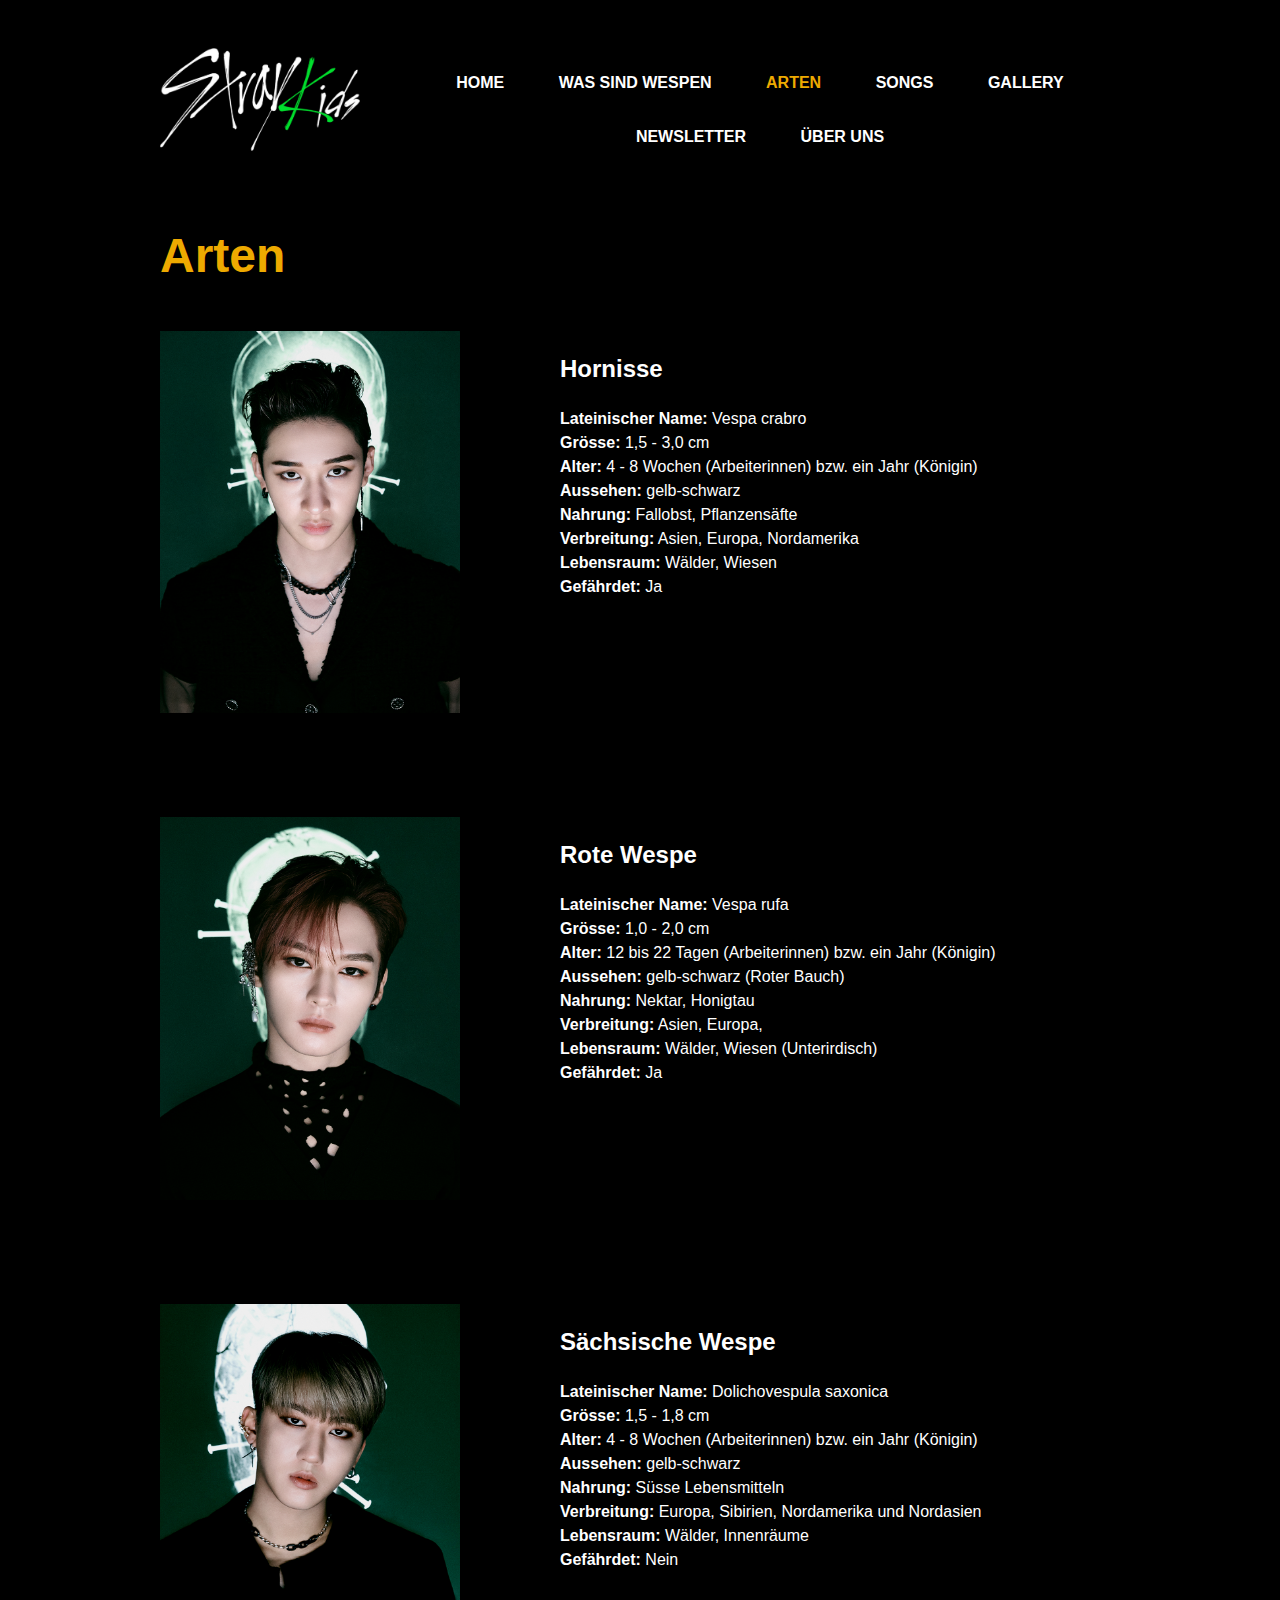
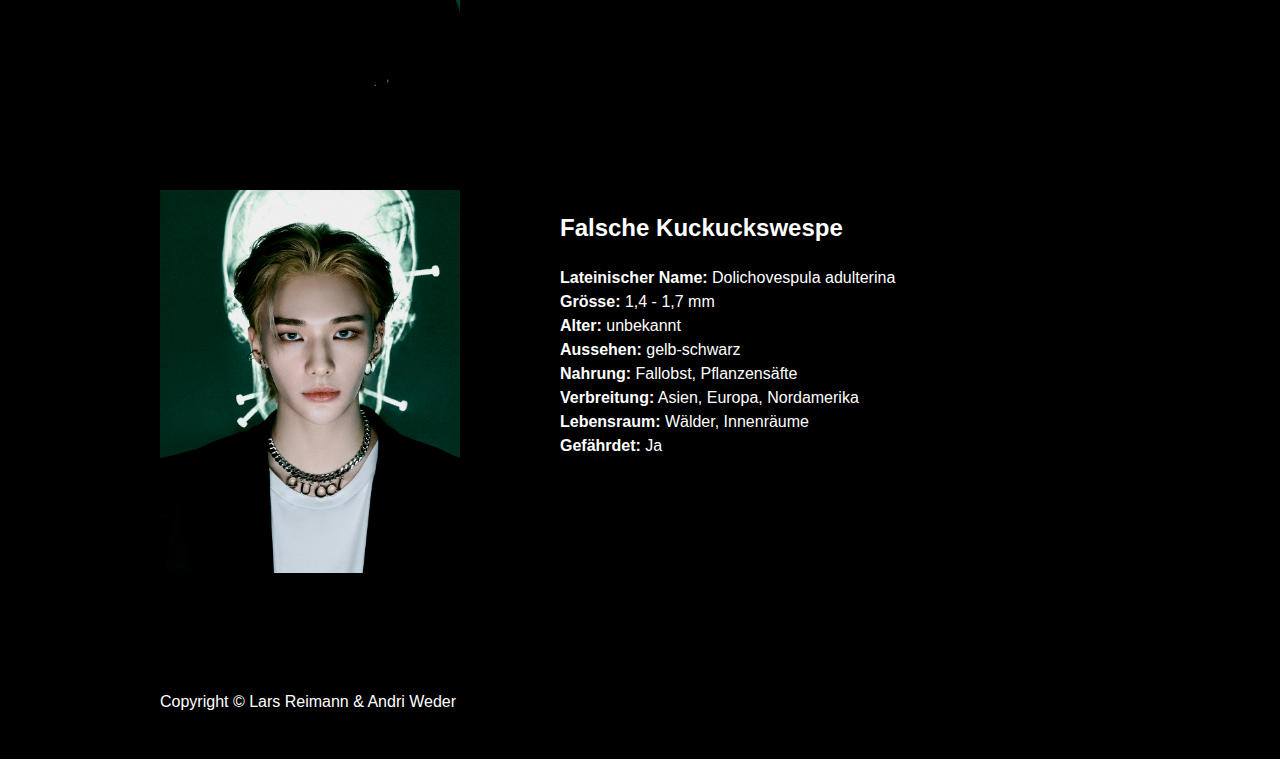
==== arten.html @ ef9808a7 "first Commit" ====
<!DOCTYPE html>
<html lang="de">
<head>
    <meta charset="UTF-8">
    <link rel="stylesheet" href="css/style.css">
    <link rel="shortcut icon" href="inhalte/favicon.png">
    <title>Wespen - Lars Reimann & Andri Weder LB02</title>
</head>
<body id="bodyindex">
<header>
    <a href="index.html"><img class="navlogo" src="inhalte/logo.png" alt="StrayKids Logo"></a>
    <nav class="nav">
        <ul>
            <li><a href="index.html" class="navbar-text">Home</a></li>
            <li><a href="wassindwespen.html" class="navbar-text">Was sind Wespen</a></li>
            <li><a class="active" href="arten.html" class="navbar-text" class="navbar-text activenav">Arten</a></li>
            <li><a href="songs.html">Songs</a></li>
            <li><a href="gallery.html" class="navbar-text">Gallery</a></li>
            <li><a href="form.html" class="navbar-text">Newsletter</a></li>
            <li><a href="ueberuns.html" class="navbar-text">Über uns</a></li>
        </ul>
    </nav>
</header>
</header>
        <main>
            <div>
                <p class="sitetitle memberssitetitle">Arten</p>
            </div>
                <div class="member">
                    <div class="membersphoto">
                        <a target="_blank" href="inhalte/chan.jpg"><img src="inhalte/chan.jpg"></a>
                    </div>
                    <div class="memberdetails">
                        <p class="membersname">Hornisse</p>
                        <p class="text"><b>Lateinischer Name:</b> Vespa crabro<br><b>Grösse:</b> 1,5 - 3,0 cm<br><b>Alter:</b> 4 - 8 Wochen (Arbeiterinnen) bzw. ein Jahr (Königin)
                            <br> <b>Aussehen:</b> gelb-schwarz<br><b>Nahrung:</b> Fallobst, Pflanzensäfte<br><b>Verbreitung:</b> Asien, Europa, Nordamerika
                            <br><b>Lebensraum:</b> Wälder, Wiesen<br><b>Gefährdet:</b> Ja</p><br>
                    </div>
                </div>

                <div class="member">
                    <div class="membersphoto">
                        <a target="_blank" href="inhalte/leeknow.jpg"><img src="inhalte/leeknow.jpg"></a>
                    </div>
                    <div class="memberdetails">
                        <p class="membersname">Rote Wespe</p>
                        <p class="text"><b>Lateinischer Name:</b> Vespa rufa<br><b>Grösse:</b> 1,0 - 2,0 cm<br><b>Alter:</b> 12 bis 22 Tagen (Arbeiterinnen) bzw. ein Jahr
                            (Königin)
                            <br> <b>Aussehen:</b> gelb-schwarz (Roter Bauch)<br><b>Nahrung:</b> Nektar, Honigtau<br><b>Verbreitung:</b> Asien, Europa,
                            <br><b>Lebensraum:</b> Wälder, Wiesen (Unterirdisch)<br><b>Gefährdet:</b> Ja</p><br>
                    </div>
                </div>
                </div>

                <div class="member">
                    <div class="membersphoto">
                        <a target="_blank" href="inhalte/changbin.jpg"><img src="inhalte/changbin.jpg"></a>
                    </div>
                    <div class="memberdetails">
                        <p class="membersname">Sächsische Wespe</p>
                        <p class="text"><b>Lateinischer Name:</b> Dolichovespula saxonica<br><b>Grösse:</b> 1,5 - 1,8 cm<br><b>Alter:</b> 4 - 8 Wochen (Arbeiterinnen) bzw. ein Jahr (Königin)
                            <br> <b>Aussehen:</b> gelb-schwarz<br><b>Nahrung:</b> Süsse Lebensmitteln<br><b>Verbreitung:</b> Europa, Sibirien, Nordamerika und Nordasien
                            <br><b>Lebensraum:</b> Wälder, Innenräume<br><b>Gefährdet:</b> Nein</p><br>
                    </div>
                </div>

                <div class="member">
                    <div class="membersphoto">
                        <a target="_blank" href="inhalte/hyunjin.jpg"><img src="inhalte/hyunjin.jpg"></a>
                    </div>
                    <div class="memberdetails">
                        <p class="membersname">Falsche Kuckuckswespe</p>
                        <p class="text"><b>Lateinischer Name:</b> Dolichovespula adulterina<br><b>Grösse:</b> 1,4 - 1,7 mm<br><b>Alter:</b>  unbekannt
                            <br> <b>Aussehen:</b> gelb-schwarz<br><b>Nahrung:</b> Fallobst, Pflanzensäfte<br><b>Verbreitung:</b> Asien, Europa, Nordamerika
                            <br><b>Lebensraum:</b> Wälder, Innenräume<br><b>Gefährdet:</b> Ja</p><br>
                    </div>
                </div>
        </main>
        <footer class="nounderline">

            <p class="copyright">
                Copyright © Lars Reimann & Andri Weder
            </p>
        </footer>
    </body>
</html>
---- css/style.css ----
/* ---------- AUFBAU ---------- */


/* HEADER */

header {
    display: flex;
    justify-content: space-between;
}

/* NAVIGATION */

nav {
    font-family: sans-serif;

    margin-top: 2em;
    text-align: end;
}

nav ul {
    list-style: none;
    text-align: center;
    line-height: 150%;
}
nav ul li {
    display: inline-block;
}
nav ul li a {
    navbutton_background_color: #eeaa00;
    display: block;
    padding: 15px;
    text-decoration: none;
    color: white;
    font-weight: 800;
    text-transform: uppercase;
    margin: 0 10px;
}


nav ul li a,
nav ul li a:after,
nav ul li a:before {
    transition: all .5s;
}
nav ul li a:hover {
    color: #eeaa00;
}

.active {
    color: #eeaa00;
}
.navlogo {
    width: 200px;
    margin-top: 2.5em;
}


body {
    background-color: black;
    margin-left: 10em;
    margin-right: 10em;
}

main {
    margin-bottom: 5em;
}

footer {
    display: flex;
    justify-content: space-between;
    margin-bottom: 2em;
}

.webseitelink {
    color: white;
    text-decoration: none;
}

.webseitelink:hover {
    color: #eeaa00;
}

.webseitelink,
.webseitelink:after,
.webseitelink:before {
    transition: all .5s;
}

.noeasylink {
    color: #eeaa00;
    text-decoration: none;
}

.noeasylink:hover {
    color: white;
    font-weight: bold;
    text-decoration: none;
}

.noeasylink,
.noeasylink:after,
.noeasylink:before {
    transition: all .5s;
}

/* ---------- TEXTFORMATIERUNG ---------- */

p {
    color: white;
    font-family: sans-serif;
}

.text {
    line-height: 150%;
}

.blauertext {
    color: #eeaa00;
}

.sitetitle {
    font-size: 3em;
    font-weight: 800;
    color: #eeaa00;
}

.membersname {
    font-weight: 800;
    font-size: 1.5em;
}



/* ---------- BILDFORMATIERUNG ---------- */



img {
    width: 20%;
}

.dominodiv {
    display: flex;
    flex-direction: row;
}


/* ---------- LAYOUT ---------- */

/* INDEXSEITE */

.mainindex {
    display: flex;
    justify-content: center;
    margin-top: 5em;
}

.indexbilddiv {
    width: 638%;
}

/* MEMBERS */

.member {
    display: flex;
    justify-items: flex-start;
    margin-bottom: 100px;
}

.membersphoto {
    width: 1500px;
}

.memberdetails {
    margin-left: -1100px;
}


/* BUTTON */

.button {
    background-color: #eeaa00;
    border-radius: 8px;
    border-style: none;
    box-sizing: border-box;
    color: white;
    cursor: pointer;
    display: inline-block;
    list-style: none;
    margin: 0;
    outline: none;
    padding: 10px 16px;
    position: relative;
    text-align: center;
    text-decoration: none;
    transition: color 500ms;
    vertical-align: baseline;
    user-select: none;
    -webkit-user-select: none;
    touch-action: manipulation;
}

.button:hover,
.button:focus {
    background-color: #eeaa00;
}

.buttonlink {
    color: white;
    text-decoration: none;
}

/* BAND */

.bandmain {
    display: flex;
    align-items: flex-start;
}

.bandphoto {
    width: 50%;
}

.bandmaintext {
    margin-right: 5%;
}

/* INDEXSEITE */

.indexbild {
    width: 115%;
}

.indexnavbild {
    width: 71%;
    margin-left: 12em;
    margin-bottom: 6px;
    transition: 0.4s ease;
    transform-origin: 50% 50%;
}

.indexnavbild:hover {
    transform: scale(1.05);
    width: 73%;
}

/* SONGS */

.songstext {
    width: 80%;
    line-height: 150%;
}

.noeasyalbum {
    width: 5%;
}

.audio {
    align-items: center;
    margin-top: 2.5%;
    margin-left: 5%;
}

.tracklist {
    width: 90%;
}

/* GALLERY */

.images {
    width: 375px;
    padding: 20px;
    transition: 0.7s all ease-in-out
}

.images:hover {
    transform: scale(1.1);
}

.gallerydiv {
    margin-left: -30px;
}

/* ABOUT US */

.disclaimer {
    font-weight: bold;
    font-size: 1.2em;
}

.contactlink{
    text-decoration: none;
    margin-bottom: -3px;
}

.aboutusdiv {
    display: flex;
    justify-content: space-between;
}

.webseitentext {
    line-height: 150%;
    margin-right: 20%;
    margin-bottom: 70px;
}

.author {
    width: 75%;
    margin-top: -30px;
}

.authorsnotes {
    font-weight: 800;
    font-size: 2em;
    color: #eeaa00;
}

div.card{
    width: 18rem !important;
    height: 13rem !important;
}

.authorsname {
    font-weight: 600;
    font-size: 1.5em;
    margin-bottom: -5px;
}
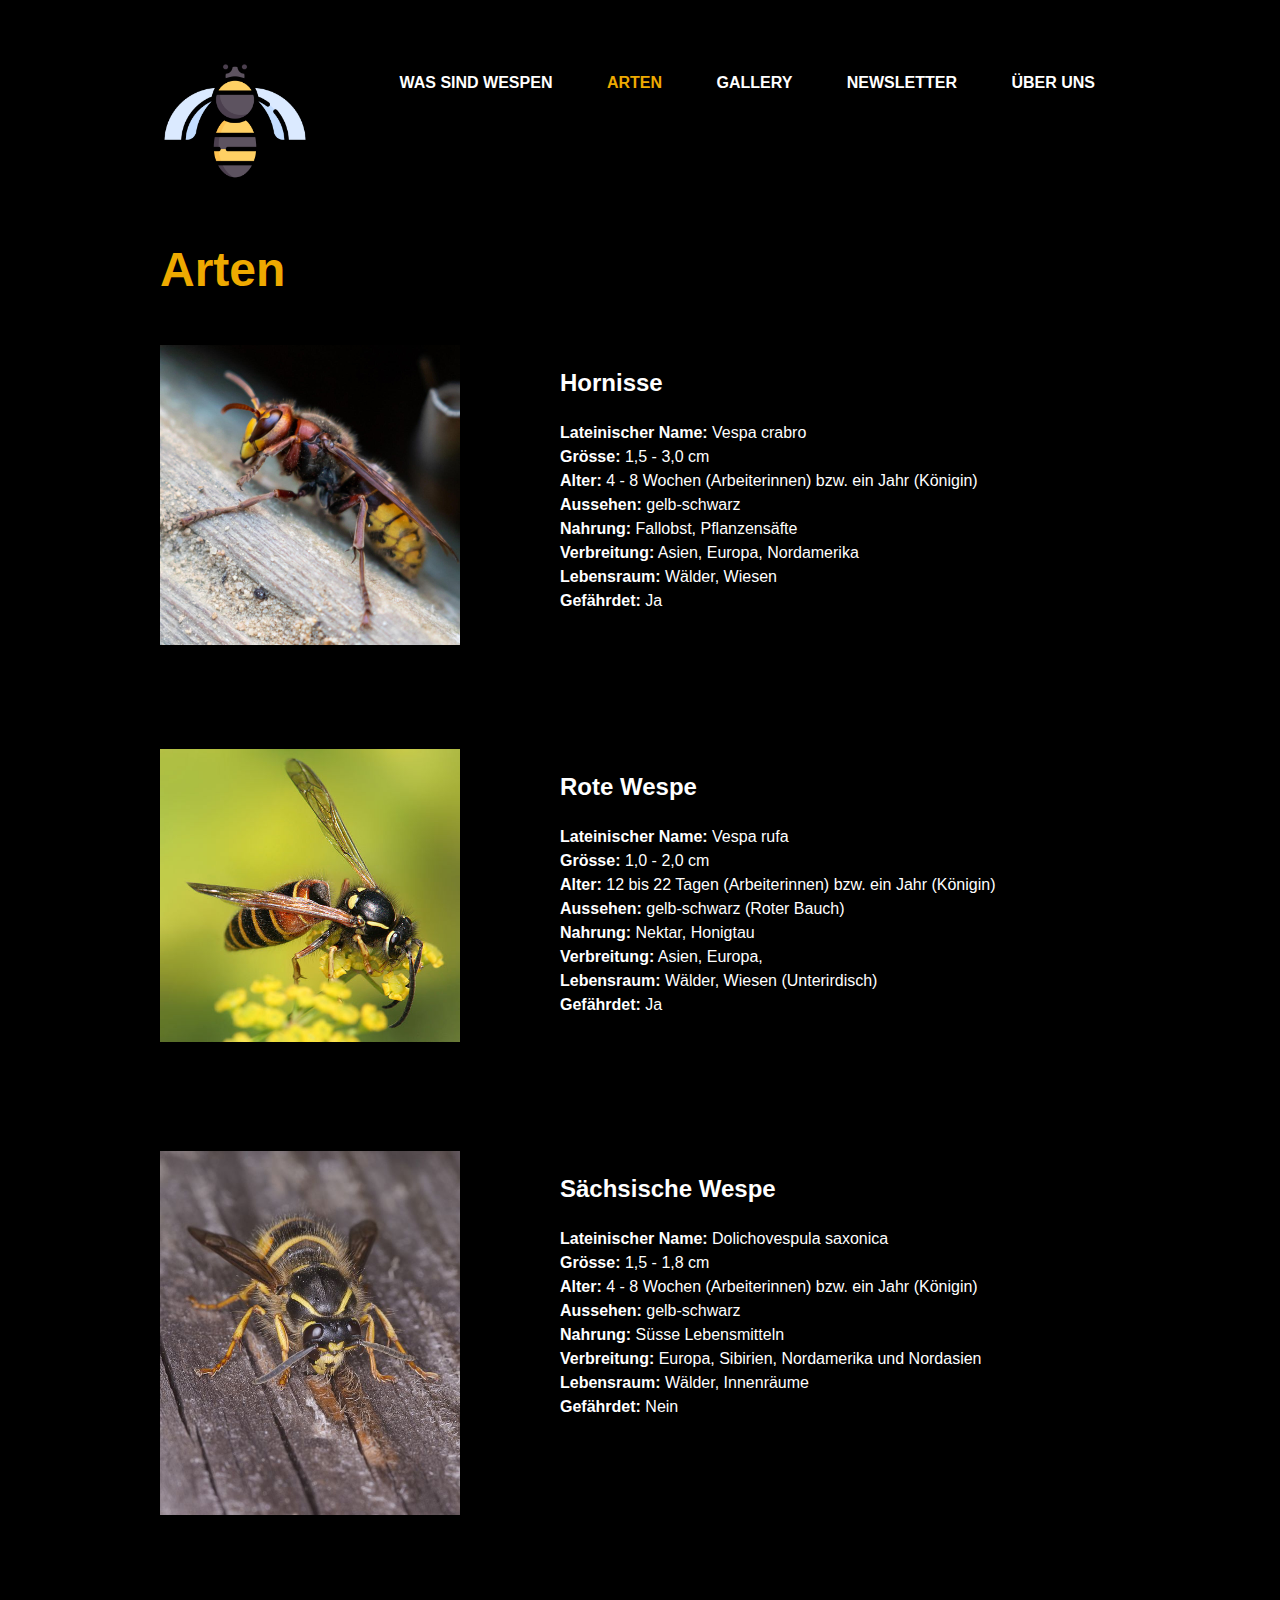
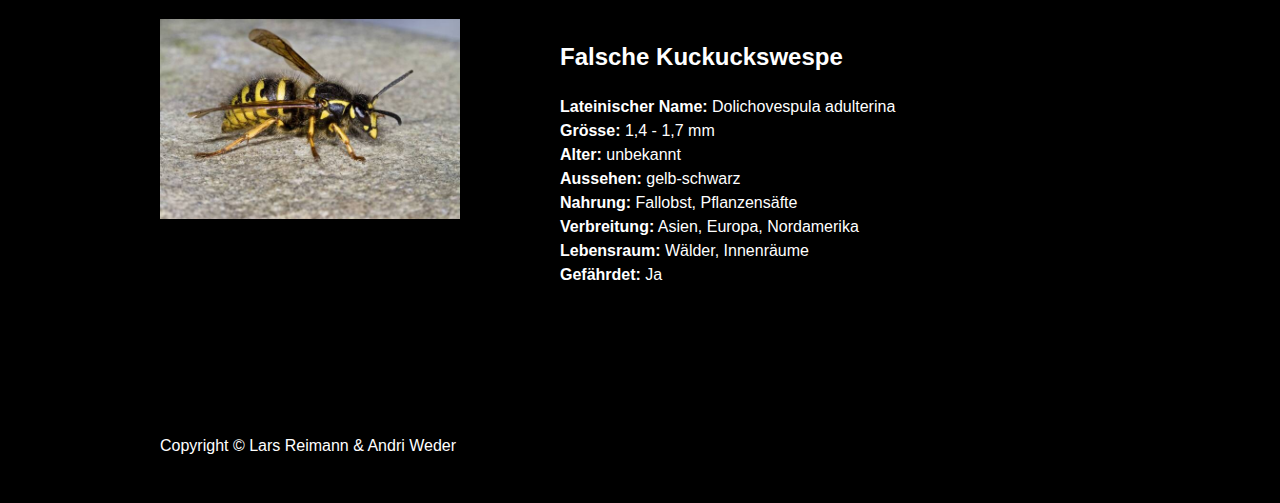
==== commit 8434c448: "push" ====
--- a/arten.html
+++ b/arten.html
@@ -3,73 +3,69 @@
 <head>
     <meta charset="UTF-8">
     <link rel="stylesheet" href="css/style.css">
-    <link rel="shortcut icon" href="inhalte/favicon.png">
+    <link rel="shortcut icon" href="Bilder/wespe_icon.png">
     <title>Wespen - Lars Reimann & Andri Weder LB02</title>
 </head>
 <body id="bodyindex">
 <header>
-    <a href="index.html"><img class="navlogo" src="inhalte/logo.png" alt="StrayKids Logo"></a>
+    <a href="arten.html"><img class="navlogo" src="Bilder/wespe_icon.png" alt="Wespe"></a>
+
     <nav class="nav">
         <ul>
-            <li><a href="index.html" class="navbar-text">Home</a></li>
             <li><a href="wassindwespen.html" class="navbar-text">Was sind Wespen</a></li>
             <li><a class="active" href="arten.html" class="navbar-text" class="navbar-text activenav">Arten</a></li>
-            <li><a href="songs.html">Songs</a></li>
             <li><a href="gallery.html" class="navbar-text">Gallery</a></li>
             <li><a href="form.html" class="navbar-text">Newsletter</a></li>
             <li><a href="ueberuns.html" class="navbar-text">Über uns</a></li>
         </ul>
     </nav>
 </header>
-</header>
         <main>
             <div>
-                <p class="sitetitle memberssitetitle">Arten</p>
+                <p class="sitetitle tierssitetitle">Arten</p>
             </div>
-                <div class="member">
-                    <div class="membersphoto">
-                        <a target="_blank" href="inhalte/chan.jpg"><img src="inhalte/chan.jpg"></a>
+                <div class="tier">
+                    <div class="tiersphoto">
+                        <a target="_blank" href="Bilder/Hornisse-2.jpg"><img src="Bilder/Hornisse-2.jpg"></a>
                     </div>
-                    <div class="memberdetails">
-                        <p class="membersname">Hornisse</p>
+                    <div class="tierdetails">
+                        <p class="tiersname">Hornisse</p>
                         <p class="text"><b>Lateinischer Name:</b> Vespa crabro<br><b>Grösse:</b> 1,5 - 3,0 cm<br><b>Alter:</b> 4 - 8 Wochen (Arbeiterinnen) bzw. ein Jahr (Königin)
                             <br> <b>Aussehen:</b> gelb-schwarz<br><b>Nahrung:</b> Fallobst, Pflanzensäfte<br><b>Verbreitung:</b> Asien, Europa, Nordamerika
                             <br><b>Lebensraum:</b> Wälder, Wiesen<br><b>Gefährdet:</b> Ja</p><br>
                     </div>
                 </div>
 
-                <div class="member">
-                    <div class="membersphoto">
-                        <a target="_blank" href="inhalte/leeknow.jpg"><img src="inhalte/leeknow.jpg"></a>
+                <div class="tier">
+                    <div class="tiersphoto">
+                        <a target="_blank" href="Bilder/rote-wespe.jpg"><img src="Bilder/rote-wespe.jpg"></a>
                     </div>
-                    <div class="memberdetails">
-                        <p class="membersname">Rote Wespe</p>
+                    <div class="tierdetails">
+                        <p class="tiersname">Rote Wespe</p>
                         <p class="text"><b>Lateinischer Name:</b> Vespa rufa<br><b>Grösse:</b> 1,0 - 2,0 cm<br><b>Alter:</b> 12 bis 22 Tagen (Arbeiterinnen) bzw. ein Jahr
                             (Königin)
                             <br> <b>Aussehen:</b> gelb-schwarz (Roter Bauch)<br><b>Nahrung:</b> Nektar, Honigtau<br><b>Verbreitung:</b> Asien, Europa,
                             <br><b>Lebensraum:</b> Wälder, Wiesen (Unterirdisch)<br><b>Gefährdet:</b> Ja</p><br>
                     </div>
                 </div>
-                </div>
-
-                <div class="member">
-                    <div class="membersphoto">
-                        <a target="_blank" href="inhalte/changbin.jpg"><img src="inhalte/changbin.jpg"></a>
+                <div class="tier">
+                    <div class="tiersphoto">
+                        <a target="_blank" href="Bilder/wespe-Sachsen.jpg"><img src="Bilder/wespe-Sachsen.jpg"></a>
                     </div>
-                    <div class="memberdetails">
-                        <p class="membersname">Sächsische Wespe</p>
+                    <div class="tierdetails">
+                        <p class="tiersname">Sächsische Wespe</p>
                         <p class="text"><b>Lateinischer Name:</b> Dolichovespula saxonica<br><b>Grösse:</b> 1,5 - 1,8 cm<br><b>Alter:</b> 4 - 8 Wochen (Arbeiterinnen) bzw. ein Jahr (Königin)
                             <br> <b>Aussehen:</b> gelb-schwarz<br><b>Nahrung:</b> Süsse Lebensmitteln<br><b>Verbreitung:</b> Europa, Sibirien, Nordamerika und Nordasien
                             <br><b>Lebensraum:</b> Wälder, Innenräume<br><b>Gefährdet:</b> Nein</p><br>
                     </div>
                 </div>
 
-                <div class="member">
-                    <div class="membersphoto">
-                        <a target="_blank" href="inhalte/hyunjin.jpg"><img src="inhalte/hyunjin.jpg"></a>
+                <div class="tier">
+                    <div class="tiersphoto">
+                        <a target="_blank" href="Bilder/falsche-wespe.jpg"><img src="Bilder/falsche-wespe.jpg"></a>
                     </div>
-                    <div class="memberdetails">
-                        <p class="membersname">Falsche Kuckuckswespe</p>
+                    <div class="tierdetails">
+                        <p class="tiersname">Falsche Kuckuckswespe</p>
                         <p class="text"><b>Lateinischer Name:</b> Dolichovespula adulterina<br><b>Grösse:</b> 1,4 - 1,7 mm<br><b>Alter:</b>  unbekannt
                             <br> <b>Aussehen:</b> gelb-schwarz<br><b>Nahrung:</b> Fallobst, Pflanzensäfte<br><b>Verbreitung:</b> Asien, Europa, Nordamerika
                             <br><b>Lebensraum:</b> Wälder, Innenräume<br><b>Gefährdet:</b> Ja</p><br>
--- a/css/style.css
+++ b/css/style.css
@@ -52,8 +52,8 @@
     color: #eeaa00;
 }
 .navlogo {
-    width: 200px;
-    margin-top: 2.5em;
+    width: 150px;
+    margin-top: 2em;
 }
 
 
@@ -126,7 +126,7 @@
     color: #eeaa00;
 }
 
-.membersname {
+.tiersname {
     font-weight: 800;
     font-size: 1.5em;
 }
@@ -163,17 +163,17 @@
 
 /* MEMBERS */
 
-.member {
+.tier {
     display: flex;
     justify-items: flex-start;
     margin-bottom: 100px;
 }
 
-.membersphoto {
+.tiersphoto {
     width: 1500px;
 }
 
-.memberdetails {
+.tierdetails {
     margin-left: -1100px;
 }
 
@@ -219,8 +219,8 @@
     align-items: flex-start;
 }
 
-.bandphoto {
-    width: 50%;
+.biene {
+    width: 55%;
 }
 
 .bandmaintext {
@@ -246,26 +246,6 @@
     width: 73%;
 }
 
-/* SONGS */
-
-.songstext {
-    width: 80%;
-    line-height: 150%;
-}
-
-.noeasyalbum {
-    width: 5%;
-}
-
-.audio {
-    align-items: center;
-    margin-top: 2.5%;
-    margin-left: 5%;
-}
-
-.tracklist {
-    width: 90%;
-}
 
 /* GALLERY */
 
@@ -329,4 +309,3 @@
 }
 
 
-
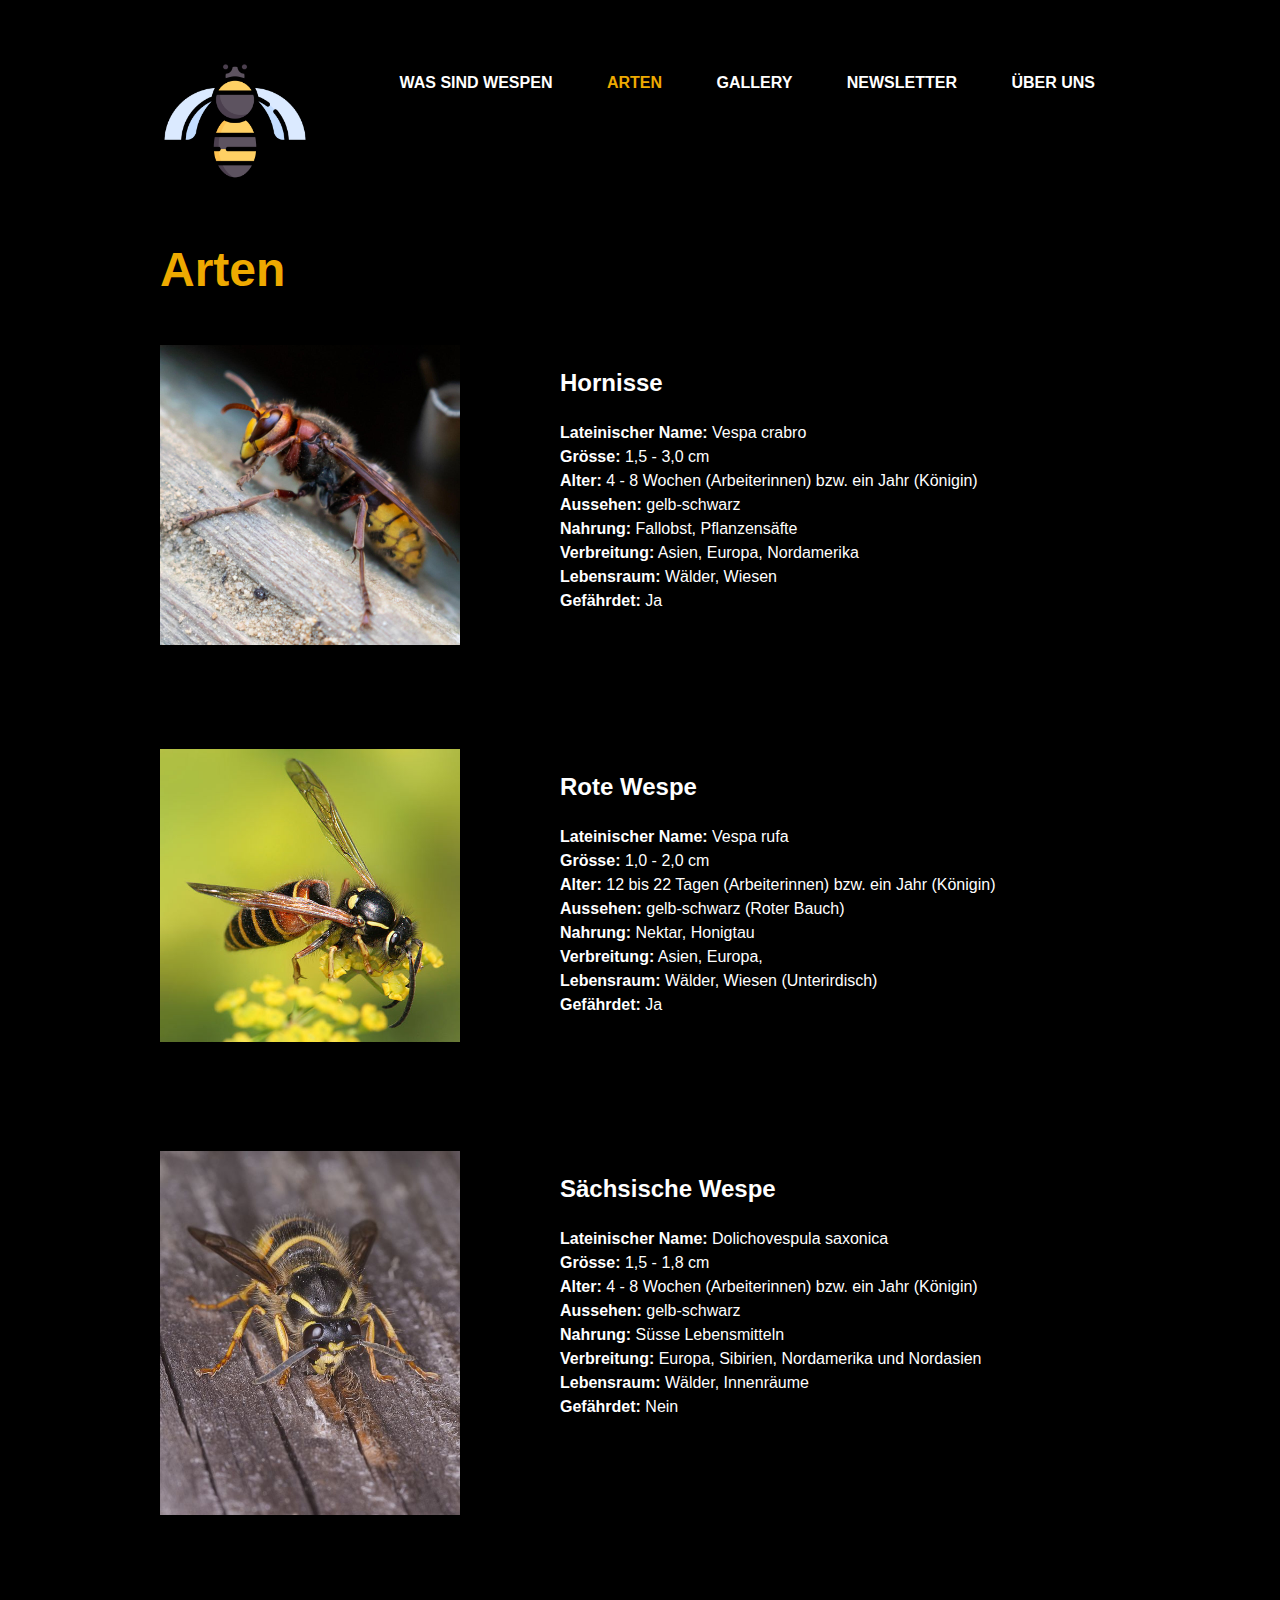
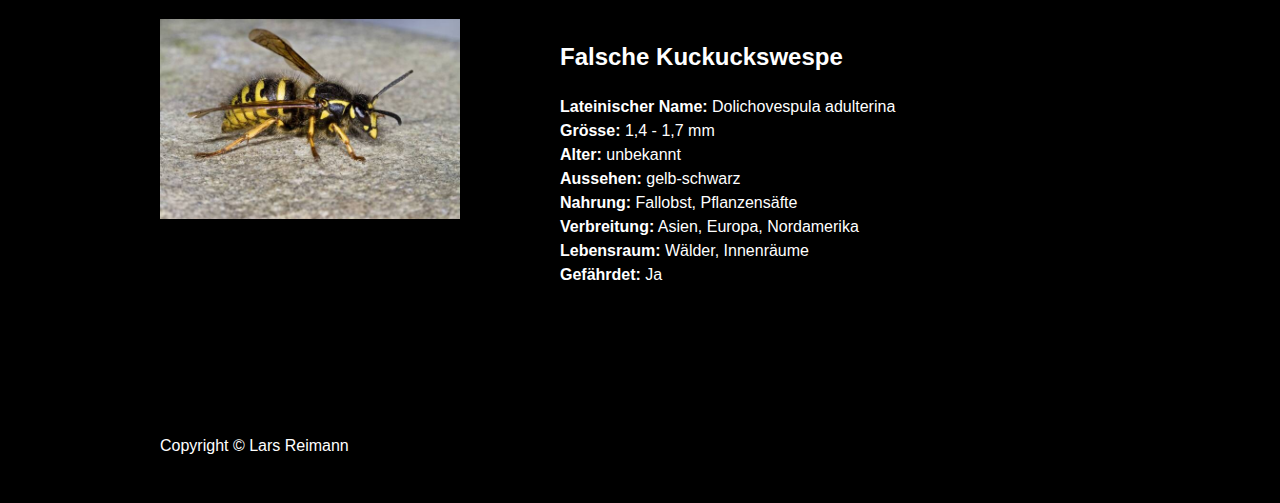
==== commit eacbdc5c: "push" ====
--- a/arten.html
+++ b/arten.html
@@ -1,25 +1,25 @@
 <!DOCTYPE html>
 <html lang="de">
-<head>
-    <meta charset="UTF-8">
-    <link rel="stylesheet" href="css/style.css">
-    <link rel="shortcut icon" href="Bilder/wespe_icon.png">
-    <title>Wespen - Lars Reimann & Andri Weder LB02</title>
-</head>
-<body id="bodyindex">
-<header>
-    <a href="arten.html"><img class="navlogo" src="Bilder/wespe_icon.png" alt="Wespe"></a>
+    <head>
+        <meta charset="UTF-8">
+            <link rel="stylesheet" href="css/style.css">
+            <link rel="shortcut icon" href="Bilder/wespe_icon.png">
+        <title>Wespen - Lars Reimann & Andri Weder LB02</title>
+    </head>
+    <body id="bodyindex">
+        <header>
+            <a href="arten.html"><img class="navlogo" src="Bilder/wespe_icon.png" alt="Wespe"></a>
 
-    <nav class="nav">
-        <ul>
-            <li><a href="wassindwespen.html" class="navbar-text">Was sind Wespen</a></li>
-            <li><a class="active" href="arten.html" class="navbar-text" class="navbar-text activenav">Arten</a></li>
-            <li><a href="gallery.html" class="navbar-text">Gallery</a></li>
-            <li><a href="form.html" class="navbar-text">Newsletter</a></li>
-            <li><a href="ueberuns.html" class="navbar-text">Über uns</a></li>
-        </ul>
-    </nav>
-</header>
+            <nav class="nav">
+                <ul>
+                    <li><a href="wassindwespen.html" class="navbar-text">Was sind Wespen</a></li>
+                    <li><a class="active" href="arten.html" class="navbar-text" class="navbar-text activenav">Arten</a></li>
+                    <li><a href="gallery.html" class="navbar-text">Gallery</a></li>
+                    <li><a href="form.html" class="navbar-text">Newsletter</a></li>
+                    <li><a href="ueberuns.html" class="navbar-text">Über uns</a></li>
+                </ul>
+            </nav>
+        </header>
         <main>
             <div>
                 <p class="sitetitle tierssitetitle">Arten</p>
@@ -73,18 +73,9 @@
                 </div>
         </main>
         <footer class="nounderline">
-
             <p class="copyright">
-                Copyright © Lars Reimann & Andri Weder
+                Copyright © Lars Reimann
             </p>
         </footer>
     </body>
 </html>
-
-
-
-
-
-
-
-
--- a/css/style.css
+++ b/css/style.css
@@ -1,7 +1,3 @@
-
-
-/* ---------- AUFBAU ---------- */
-
 
 /* HEADER */
 
@@ -38,7 +34,6 @@
     margin: 0 10px;
 }
 
-
 nav ul li a,
 nav ul li a:after,
 nav ul li a:before {
@@ -56,7 +51,6 @@
     margin-top: 2em;
 }
 
-
 body {
     background-color: black;
     margin-left: 10em;
@@ -135,8 +129,6 @@
 
 /* ---------- BILDFORMATIERUNG ---------- */
 
-
-
 img {
     width: 20%;
 }
@@ -145,7 +137,6 @@
     display: flex;
     flex-direction: row;
 }
-
 
 /* ---------- LAYOUT ---------- */
 
@@ -306,6 +297,4 @@
     font-weight: 600;
     font-size: 1.5em;
     margin-bottom: -5px;
-}
-
-
+}